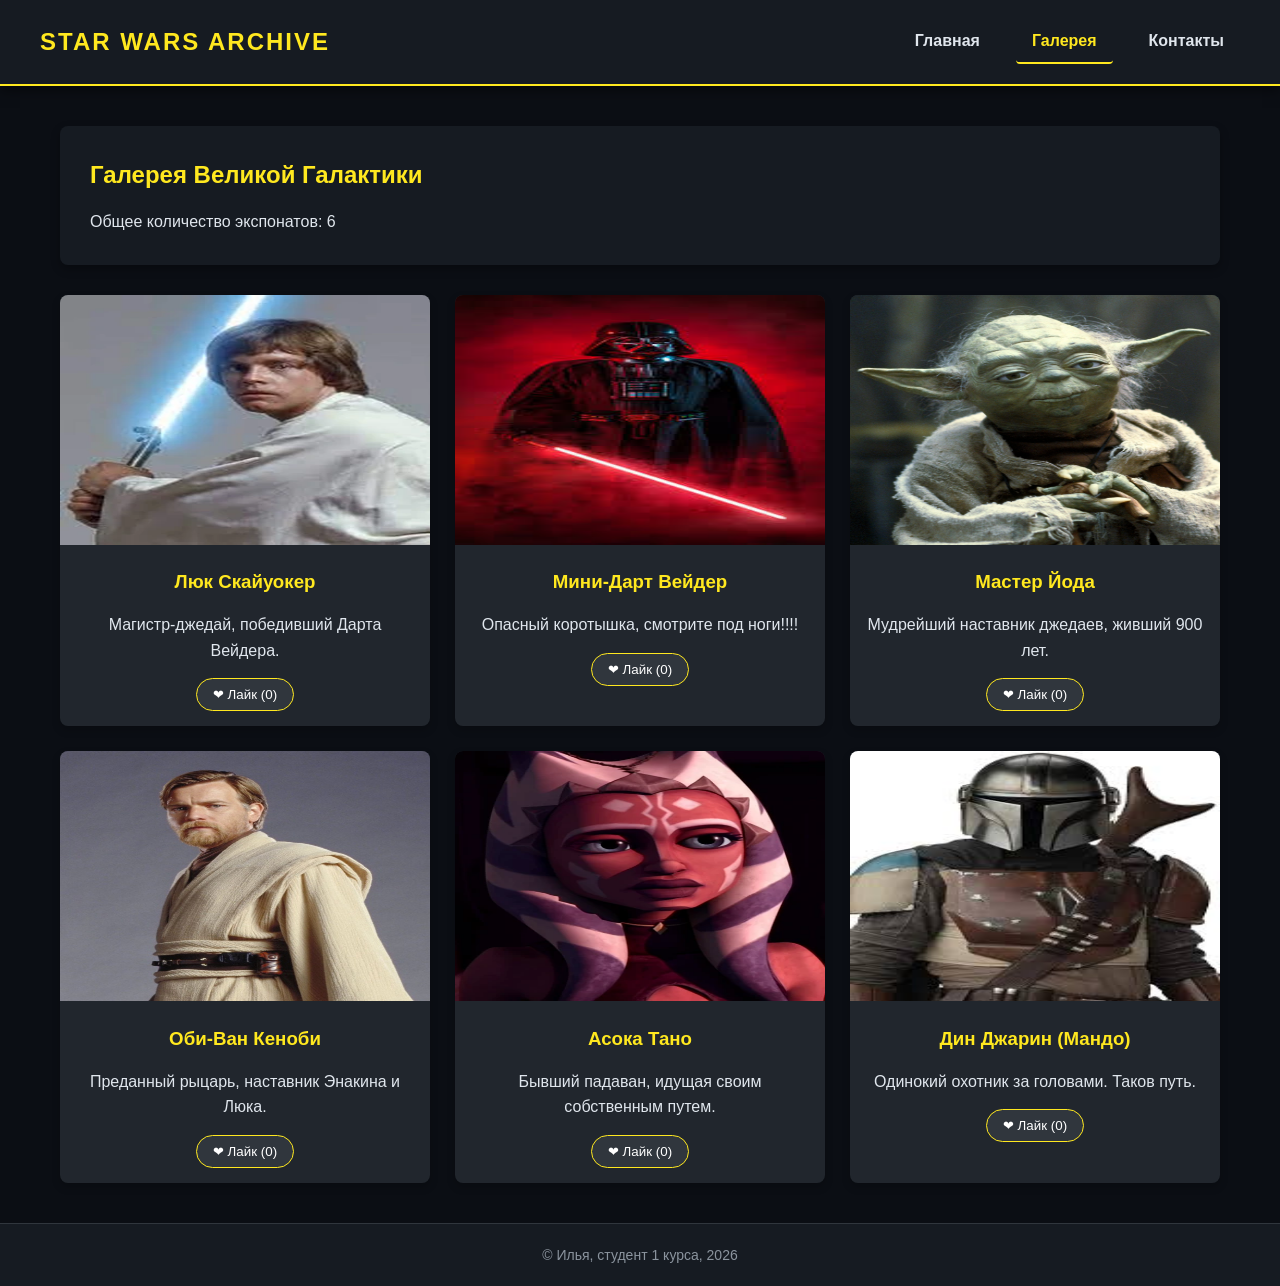
==== gallery.html @ ed92bc37 "Add files via upload" ====
<!doctype html>
<html lang="ru">
  <head>
    <meta charset="UTF-8" />
    <meta name="viewport" content="width=device-width, initial-scale=1.0" />
    <title>Галерея Персонажей - Star Wars</title>
    <link rel="stylesheet" href="style.css" />
  </head>
  <body>
    <header class="header">
      <div class="logo">Star Wars Archive</div>
      <nav class="navigation">
        <a href="index.html" class="nav-link">Главная</a>
        <a href="gallery.html" class="nav-link active">Галерея</a>
        <a href="contacts.html" class="nav-link">Контакты</a>
      </nav>
    </header>

    <main class="container-main">
      <section class="gallery-intro">
        <h1>Галерея Великой Галактики</h1>
        <p>Общее количество экспонатов: <span id="total-items">6</span></p>
      </section>

      <div class="grid-gallery">
        <div class="card">
          <img
            src="assets/images/luke.jpg"
            alt="Люк Скайуокер"
            class="card-img"
          />
          <div class="card-body">
            <h3>Люк Скайуокер</h3>
            <p>Магистр-джедай, победивший Дарта Вейдера.</p>
            <button class="like-btn">
              ❤ Лайк (<span class="like-count">0</span>)
            </button>
          </div>
        </div>
        <div class="card">
          <img
            src="assets/images/vader.jpg"
            alt="Дарт Вейдер"
            class="card-img"
          />
          <div class="card-body">
            <h3>Мини-Дарт Вейдер</h3>
            <p>Опасный коротышка, смотрите под ноги!!!!</p>
            <button class="like-btn">
              ❤ Лайк (<span class="like-count">0</span>)
            </button>
          </div>
        </div>
        <div class="card">
          <img
            src="assets/images/yoda.jpg"
            alt="Магистр Йода"
            class="card-img"
          />
          <div class="card-body">
            <h3>Мастер Йода</h3>
            <p>Мудрейший наставник джедаев, живший 900 лет.</p>
            <button class="like-btn">
              ❤ Лайк (<span class="like-count">0</span>)
            </button>
          </div>
        </div>
        <div class="card">
          <img
            src="assets/images/obiwan.jpg"
            alt="Оби-Ван Кеноби"
            class="card-img"
          />
          <div class="card-body">
            <h3>Оби-Ван Кеноби</h3>
            <p>Преданный рыцарь, наставник Энакина и Люка.</p>
            <button class="like-btn">
              ❤ Лайк (<span class="like-count">0</span>)
            </button>
          </div>
        </div>
        <div class="card">
          <img
            src="assets/images/ahsoka.jpg"
            alt="Асока Тано"
            class="card-img"
          />
          <div class="card-body">
            <h3>Асока Тано</h3>
            <p>Бывший падаван, идущая своим собственным путем.</p>
            <button class="like-btn">
              ❤ Лайк (<span class="like-count">0</span>)
            </button>
          </div>
        </div>
        <div class="card">
          <img
            src="assets/images/mando.jpg"
            alt="Мандалорец"
            class="card-img"
          />
          <div class="card-body">
            <h3>Дин Джарин (Мандо)</h3>
            <p>Одинокий охотник за головами. Таков путь.</p>
            <button class="like-btn">
              ❤ Лайк (<span class="like-count">0</span>)
            </button>
          </div>
        </div>
      </div>
    </main>

    <footer class="footer">
      <p>© Илья, студент 1 курса, 2026</p>
    </footer>

    <script src="script.js"></script>
  </body>
</html>
---- style.css ----
* {
  box-sizing: border-box;
  margin: 0;
  padding: 0;
}

body {
  font-family: "Arial", sans-serif;
  background-color: #0b0e14;
  color: #e0e6ed;
  line-height: 1.6;
}

.header {
  display: flex;
  justify-content: space-between;
  align-items: center;
  background-color: #161b22;
  padding: 20px 40px;
  border-bottom: 2px solid #ffe81f;
  box-shadow: 0 4px 12px rgba(0, 0, 0, 0.5);
}

.logo {
  font-size: 24px;
  font-weight: bold;
  color: #ffe81f;
  text-transform: uppercase;
  letter-spacing: 2px;
}

.navigation {
  display: flex;
  gap: 20px;
}

.nav-link {
  color: #e0e6ed;
  text-decoration: none;
  font-weight: 600;
  padding: 8px 16px;
  border-radius: 4px;
  transition: all 0.3s ease;
}

.nav-link:hover {
  background-color: #ffe81f;
  color: #0b0e14;
}

.nav-link.active {
  border-bottom: 2px solid #ffe81f;
  color: #ffe81f;
}

.container-main {
  max-width: 1200px;
  margin: 40px auto;
  padding: 0 20px;
}

section {
  background-color: #161b22;
  padding: 30px;
  margin-bottom: 30px;
  border-radius: 8px;
  box-shadow: 0 4px 10px rgba(0, 0, 0, 0.3);
}

h1,
h2,
h3 {
  color: #ffe81f;
  margin-bottom: 15px;
}

ul {
  margin-left: 20px;
  margin-top: 10px;
}

ul li {
  margin-bottom: 8px;
}

.grid-gallery {
  display: grid;
  grid-template-columns: repeat(3, 1fr);
  gap: 25px;
}

.card {
  background-color: #21262d;
  border-radius: 8px;
  overflow: hidden;
  box-shadow: 0 4px 8px rgba(0, 0, 0, 0.2);
  transition: transform 0.3s ease;
}

.card:hover {
  transform: translateY(-5px);
}

.card-img {
  width: 100%;
  height: 250px;
  background-size: cover;
}

.card-body {
  padding: 15px;
  text-align: center;
}

.like-btn {
  margin-top: 15px;
  background-color: #30363d;
  color: #fff;
  border: 1px solid #ffe81f;
  padding: 8px 16px;
  border-radius: 20px;
  cursor: pointer;
  transition: background 0.2s;
}

.like-btn:hover {
  background-color: #ffe81f;
  color: #0b0e14;
}

.contact-form {
  display: flex;
  flex-direction: column;
  gap: 20px;
  max-width: 600px;
  margin: 0 auto;
}

.form-group {
  display: flex;
  flex-direction: column;
  position: relative;
}

.form-group label {
  margin-bottom: 8px;
  font-weight: bold;
}

.tooltip {
  font-size: 12px;
  color: #8b949e;
  margin-left: 10px;
  font-weight: normal;
}

.contact-form input,
.contact-form textarea {
  padding: 12px;
  background-color: #0b0e14;
  border: 1px solid #30363d;
  border-radius: 6px;
  color: #fff;
  font-size: 16px;
  transition: border-color 0.3s;
}

.contact-form input:focus,
.contact-form textarea:focus {
  outline: none;
  border-color: #ffe81f;
  box-shadow: 0 0 8px rgba(255, 232, 31, 0.4);
}

.submit-btn {
  background-color: #ffe81f;
  color: #0b0e14;
  border: none;
  padding: 14px;
  font-size: 16px;
  font-weight: bold;
  border-radius: 6px;
  cursor: pointer;
  transition: opacity 0.2s;
}

.submit-btn:hover {
  opacity: 0.9;
}

.footer {
  text-align: center;
  padding: 20px;
  background-color: #161b22;
  border-top: 1px solid #30363d;
  margin-top: 40px;
  font-size: 14px;
  color: #8b949e;
}

@media (max-width: 900px) {
  .grid-gallery {
    grid-template-columns: repeat(2, 1fr);
  }
}

@media (max-width: 600px) {
  .header {
    flex-direction: column;
    gap: 15px;
    padding: 15px;
  }

  .navigation {
    width: 100%;
    justify-content: center;
  }

  .grid-gallery {
    grid-template-columns: 1fr;
  }

  section {
    padding: 15px;
  }
}
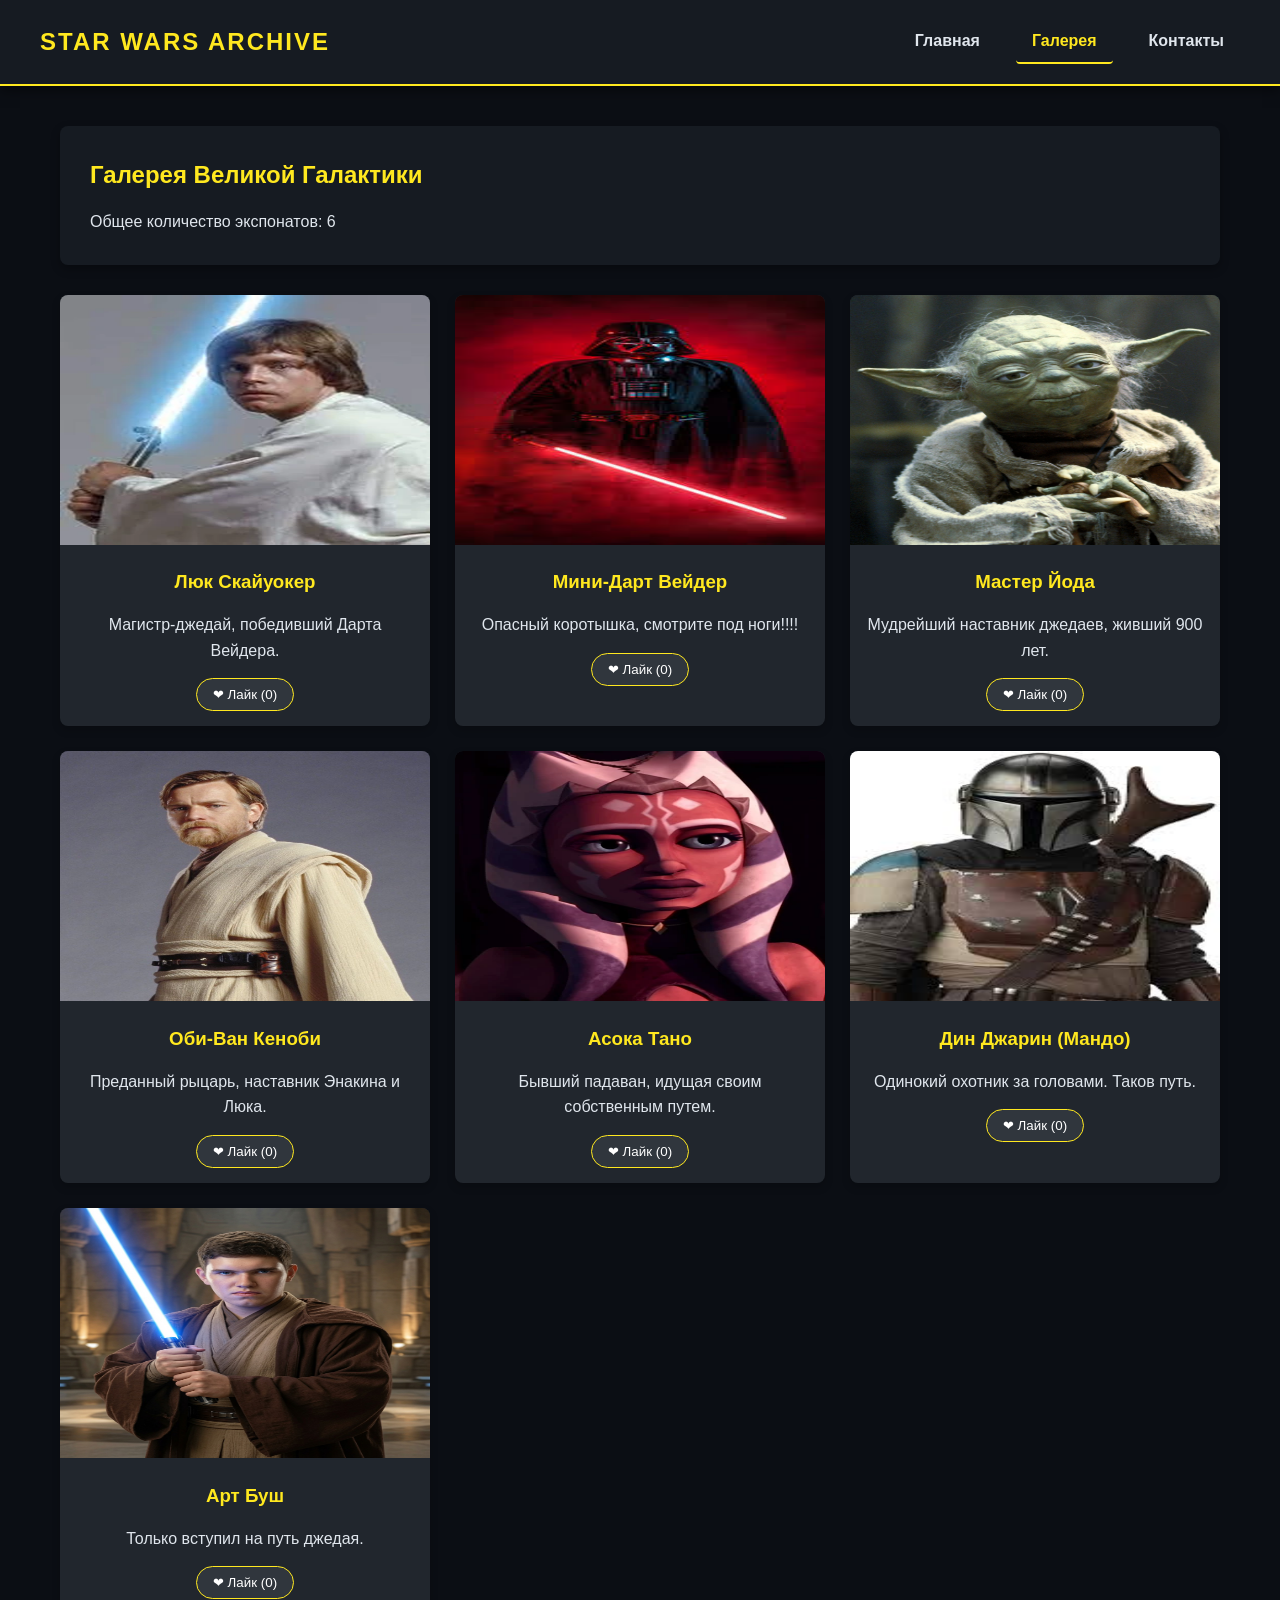
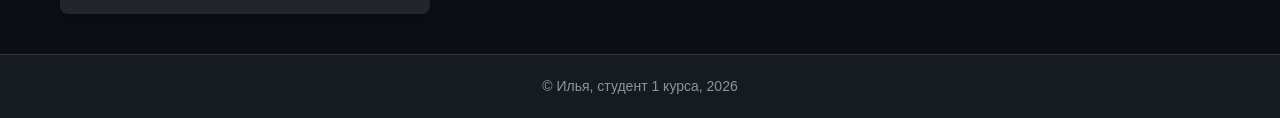
==== commit a3052165: "Add files via upload" ====
--- a/gallery.html
+++ b/gallery.html
@@ -107,6 +107,21 @@
             </button>
           </div>
         </div>
+        <div class="card">
+          <img
+            src="assets/images/Buch.jpg"
+            alt="Артём бучнев"
+            class="card-img"
+          />
+          <div class="card-body">
+            <h3>Арт Буш</h3>
+            <p>Только вступил на путь джедая.</p>
+
+            <button class="like-btn">
+              ❤ Лайк (<span class="like-count">0</span>)
+            </button>
+          </div>
+        </div>
       </div>
     </main>
 
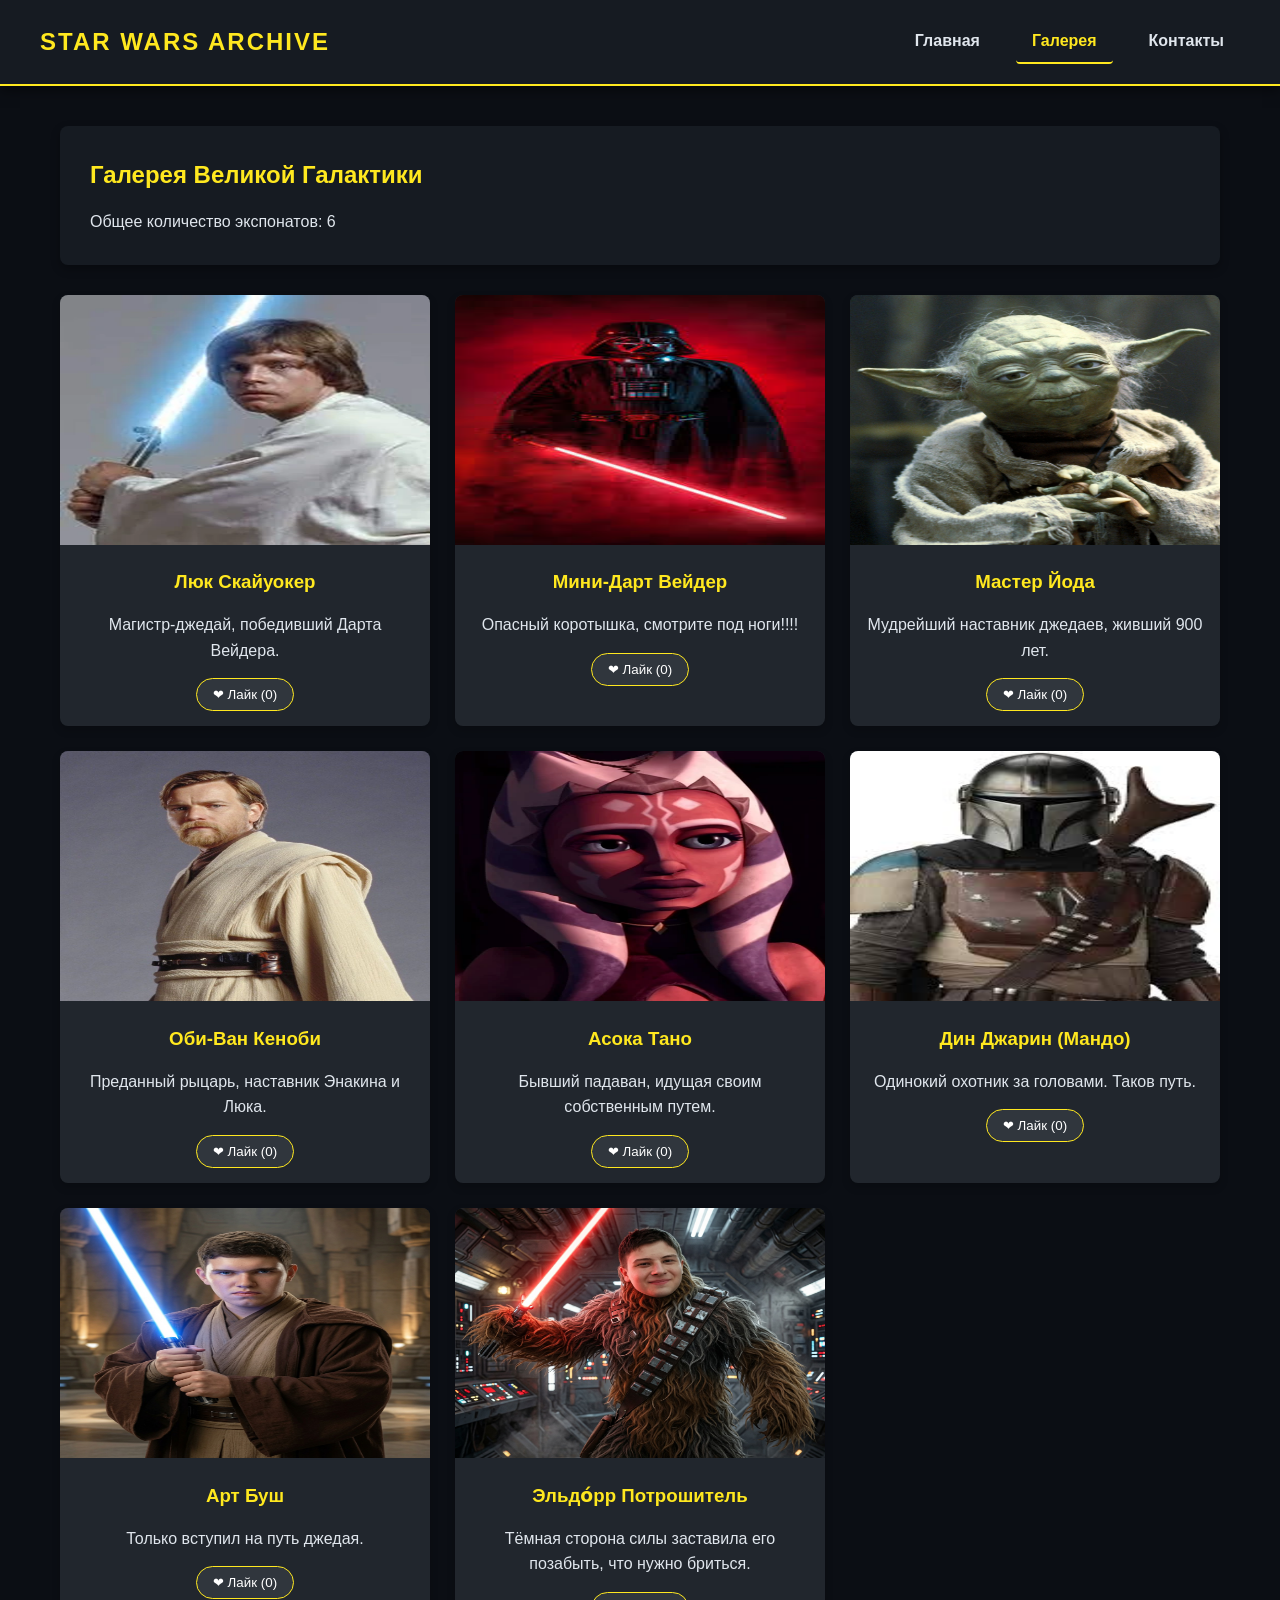
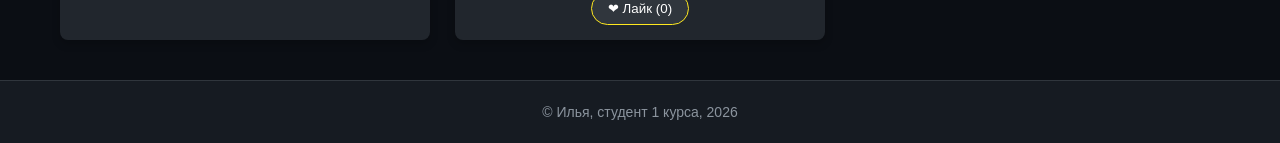
==== commit c32117dc: "Add files via upload" ====
--- a/gallery.html
+++ b/gallery.html
@@ -122,6 +122,23 @@
             </button>
           </div>
         </div>
+        <div class="card">
+          <img
+            src="assets/images/image.jpg"
+            alt="Эльдар Боташев"
+            class="card-img"
+          />
+          <div class="card-body">
+            <h3>Эльдо́рр Потрошитель</h3>
+            <p>
+              Тёмная сторона силы заставила его позабыть, что нужно бриться.
+            </p>
+
+            <button class="like-btn">
+              ❤ Лайк (<span class="like-count">0</span>)
+            </button>
+          </div>
+        </div>
       </div>
     </main>
 
